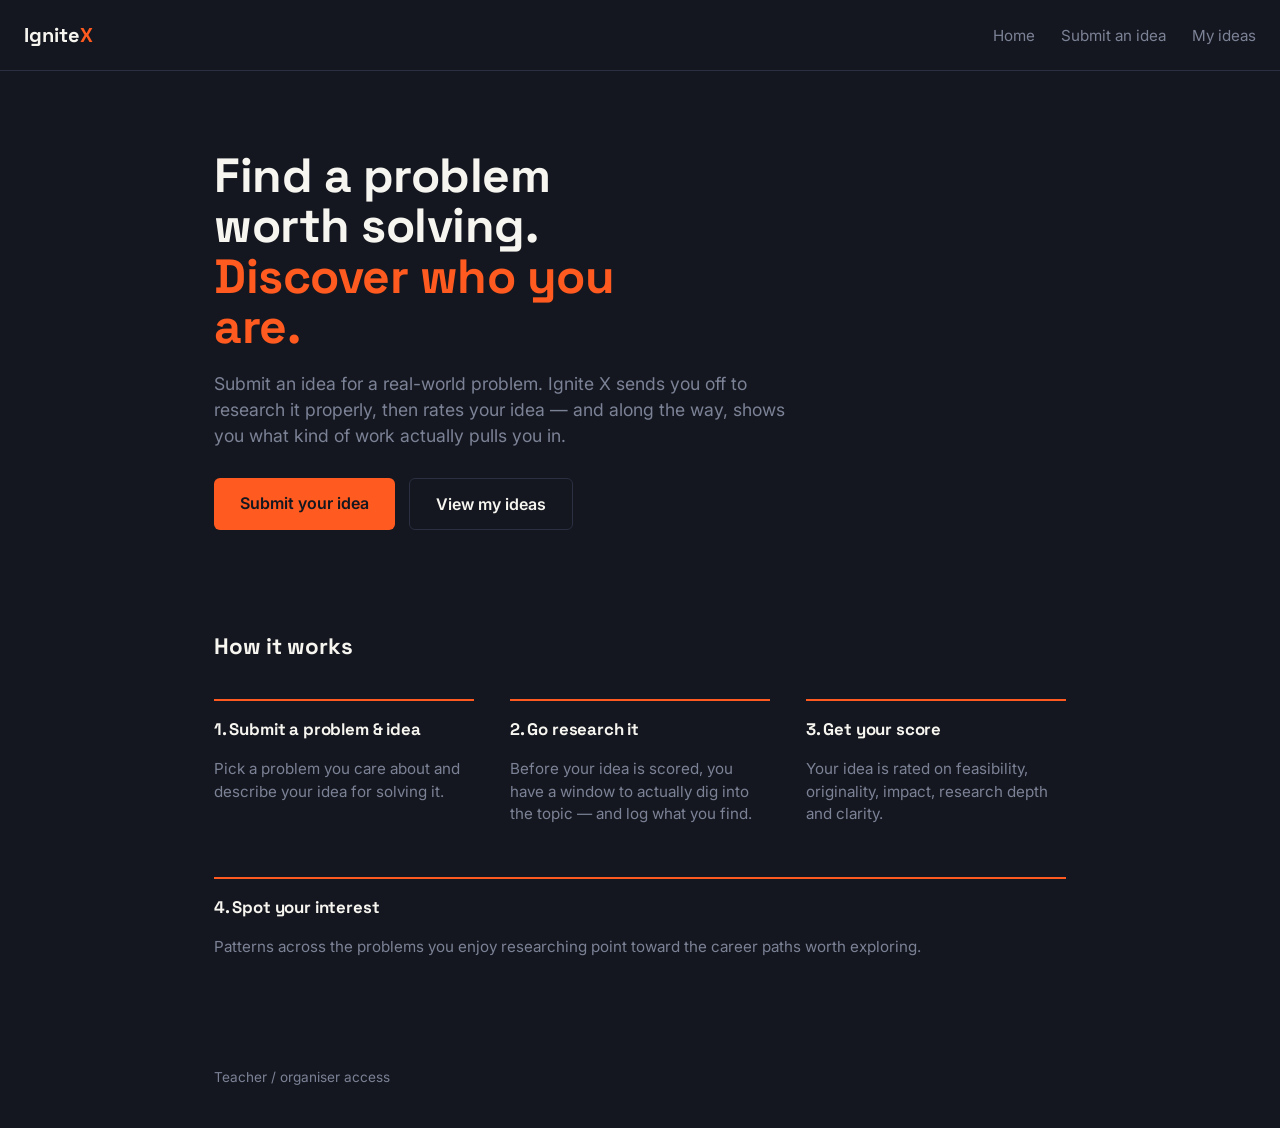
==== index.html @ 6448c73c "Add files via upload" ====
<!DOCTYPE html>
<html lang="en">
<head>
<meta charset="UTF-8">
<meta name="viewport" content="width=device-width, initial-scale=1">
<title>Ignite X</title>
<link rel="preconnect" href="https://fonts.googleapis.com">
<link href="https://fonts.googleapis.com/css2?family=Space+Grotesk:wght@500;700&family=Inter:wght@400;500;600&display=swap" rel="stylesheet">
<link rel="stylesheet" href="style.css">
</head>
<body>

<nav>
  <div class="logo">Ignite<span>X</span></div>
  <div class="links">
    <a href="index.html">Home</a>
    <a href="submit.html">Submit an idea</a>
    <a href="dashboard.html">My ideas</a>
  </div>
</nav>

<section class="hero wrap">
  <h1>Find a problem worth solving. <span class="accent">Discover who you are.</span></h1>
  <p>Submit an idea for a real-world problem. Ignite X sends you off to research it properly, then rates your idea — and along the way, shows you what kind of work actually pulls you in.</p>
  <div style="margin-top:28px;display:flex;gap:14px">
    <a href="submit.html" class="btn">Submit your idea</a>
    <a href="dashboard.html" class="btn ghost">View my ideas</a>
  </div>
</section>

<section class="how wrap">
  <h2 style="font-size:1.4rem">How it works</h2>
  <div class="row">
    <div class="step">
      <h3>1. Submit a problem &amp; idea</h3>
      <p>Pick a problem you care about and describe your idea for solving it.</p>
    </div>
    <div class="step">
      <h3>2. Go research it</h3>
      <p>Before your idea is scored, you have a window to actually dig into the topic — and log what you find.</p>
    </div>
    <div class="step">
      <h3>3. Get your score</h3>
      <p>Your idea is rated on feasibility, originality, impact, research depth and clarity.</p>
    </div>
    <div class="step">
      <h3>4. Spot your interest</h3>
      <p>Patterns across the problems you enjoy researching point toward the career paths worth exploring.</p>
    </div>
  </div>
</section>

<div class="wrap" style="padding-bottom:40px"><a href="admin.html" style="color:var(--slate);font-size:.85rem">Teacher / organiser access</a></div>

</body>
</html>
---- style.css ----
:root{
  --ink:#14171f;
  --ink-2:#1d2130;
  --paper:#f7f5f0;
  --flame:#ff5a1f;
  --spark:#ffc145;
  --slate:#7c8296;
  --line:#2a2f42;
  --good:#3ecf8e;
}
*{box-sizing:border-box}
html,body{margin:0;padding:0}
body{
  background:var(--ink);
  color:var(--paper);
  font-family:'Inter',system-ui,sans-serif;
  line-height:1.5;
}
h1,h2,h3,.display{
  font-family:'Space Grotesk',system-ui,sans-serif;
  font-weight:700;
  letter-spacing:-0.01em;
  margin:0;
}
a{color:var(--spark);text-decoration:none}
.wrap{max-width:900px;margin:0 auto;padding:0 24px}

nav{
  display:flex;align-items:center;justify-content:space-between;
  padding:20px 24px;border-bottom:1px solid var(--line);
}
.logo{font-family:'Space Grotesk',sans-serif;font-weight:700;font-size:1.25rem}
.logo span{color:var(--flame)}
nav .links a{margin-left:22px;color:var(--slate);font-size:.95rem}
nav .links a:hover{color:var(--paper)}

.hero{padding:80px 24px 60px}
.hero h1{font-size:3rem;max-width:14ch;line-height:1.05}
.hero p{color:var(--slate);max-width:52ch;font-size:1.1rem;margin-top:18px}
.hero .accent{color:var(--flame)}

.btn{
  display:inline-block;background:var(--flame);color:var(--ink);
  padding:13px 26px;border-radius:6px;font-weight:600;border:none;
  cursor:pointer;font-size:1rem;font-family:inherit;
}
.btn:hover{background:var(--spark)}
.btn.ghost{background:transparent;border:1px solid var(--line);color:var(--paper)}
.btn.ghost:hover{border-color:var(--flame);color:var(--flame)}

.how{padding:40px 24px 90px}
.how .row{display:flex;gap:36px;margin-top:36px;flex-wrap:wrap}
.how .step{flex:1;min-width:220px;border-top:2px solid var(--flame);padding-top:16px}
.how .step h3{font-size:1.05rem;margin-bottom:8px}
.how .step p{color:var(--slate);font-size:.95rem}

main.page{padding:50px 24px 90px}
.card{
  background:var(--ink-2);border:1px solid var(--line);
  border-radius:10px;padding:28px;margin-top:22px;
}
label{display:block;font-size:.9rem;color:var(--slate);margin:18px 0 6px}
label:first-of-type{margin-top:0}
input,textarea,select{
  width:100%;background:var(--ink);border:1px solid var(--line);
  color:var(--paper);padding:12px 14px;border-radius:6px;
  font-family:inherit;font-size:1rem;
}
textarea{min-height:110px;resize:vertical}
input:focus,textarea:focus,select:focus{outline:2px solid var(--flame);outline-offset:1px}

.idea{border-bottom:1px solid var(--line);padding:20px 0}
.idea:last-child{border-bottom:none}
.idea-top{display:flex;justify-content:space-between;align-items:baseline;gap:12px;flex-wrap:wrap}
.idea-top h3{font-size:1.15rem}
.tag{
  font-size:.78rem;padding:4px 10px;border-radius:20px;border:1px solid var(--line);color:var(--slate);white-space:nowrap
}
.tag.researching{color:var(--spark);border-color:var(--spark)}
.tag.ready{color:var(--good);border-color:var(--good)}
.idea p.problem{color:var(--slate);margin:8px 0}
.countdown{font-size:.9rem;color:var(--slate);margin-top:6px}
.idea-actions{margin-top:12px;display:flex;gap:10px;flex-wrap:wrap}
.idea-actions a,.idea-actions button{font-size:.9rem}

.note{background:var(--ink);border:1px solid var(--line);border-radius:6px;padding:10px 12px;margin-top:10px;font-size:.92rem}
.note time{display:block;color:var(--slate);font-size:.78rem;margin-top:4px}

.score-grid{display:grid;grid-template-columns:1fr 1fr;gap:18px;margin-top:20px}
.score-item{background:var(--ink);border:1px solid var(--line);border-radius:8px;padding:16px}
.score-item .num{font-family:'Space Grotesk',sans-serif;font-size:2rem;color:var(--flame)}
.score-item .label{color:var(--slate);font-size:.85rem}
.overall{text-align:center;padding:24px 0}
.overall .num{font-family:'Space Grotesk',sans-serif;font-size:4rem;color:var(--spark)}

.empty{color:var(--slate);text-align:center;padding:50px 0}
.loading{color:var(--slate);text-align:center;padding:50px 0;font-size:.9rem}
.rank{
  display:flex;align-items:center;justify-content:space-between;gap:12px;
  border-bottom:1px solid var(--line);padding:16px 0;flex-wrap:wrap
}
.rank .pos{font-family:'Space Grotesk',sans-serif;color:var(--flame);font-size:1.3rem;width:34px}
.rank .who{color:var(--slate);font-size:.85rem}
.rank .sc{font-family:'Space Grotesk',sans-serif;font-size:1.4rem;color:var(--spark)}
.gate{max-width:340px;margin:80px auto;text-align:center}
.demo-note{margin-top:40px;font-size:.82rem;color:var(--slate);border-top:1px dashed var(--line);padding-top:16px}

@media(max-width:600px){
  .hero h1{font-size:2.1rem}
  .score-grid{grid-template-columns:1fr}
}
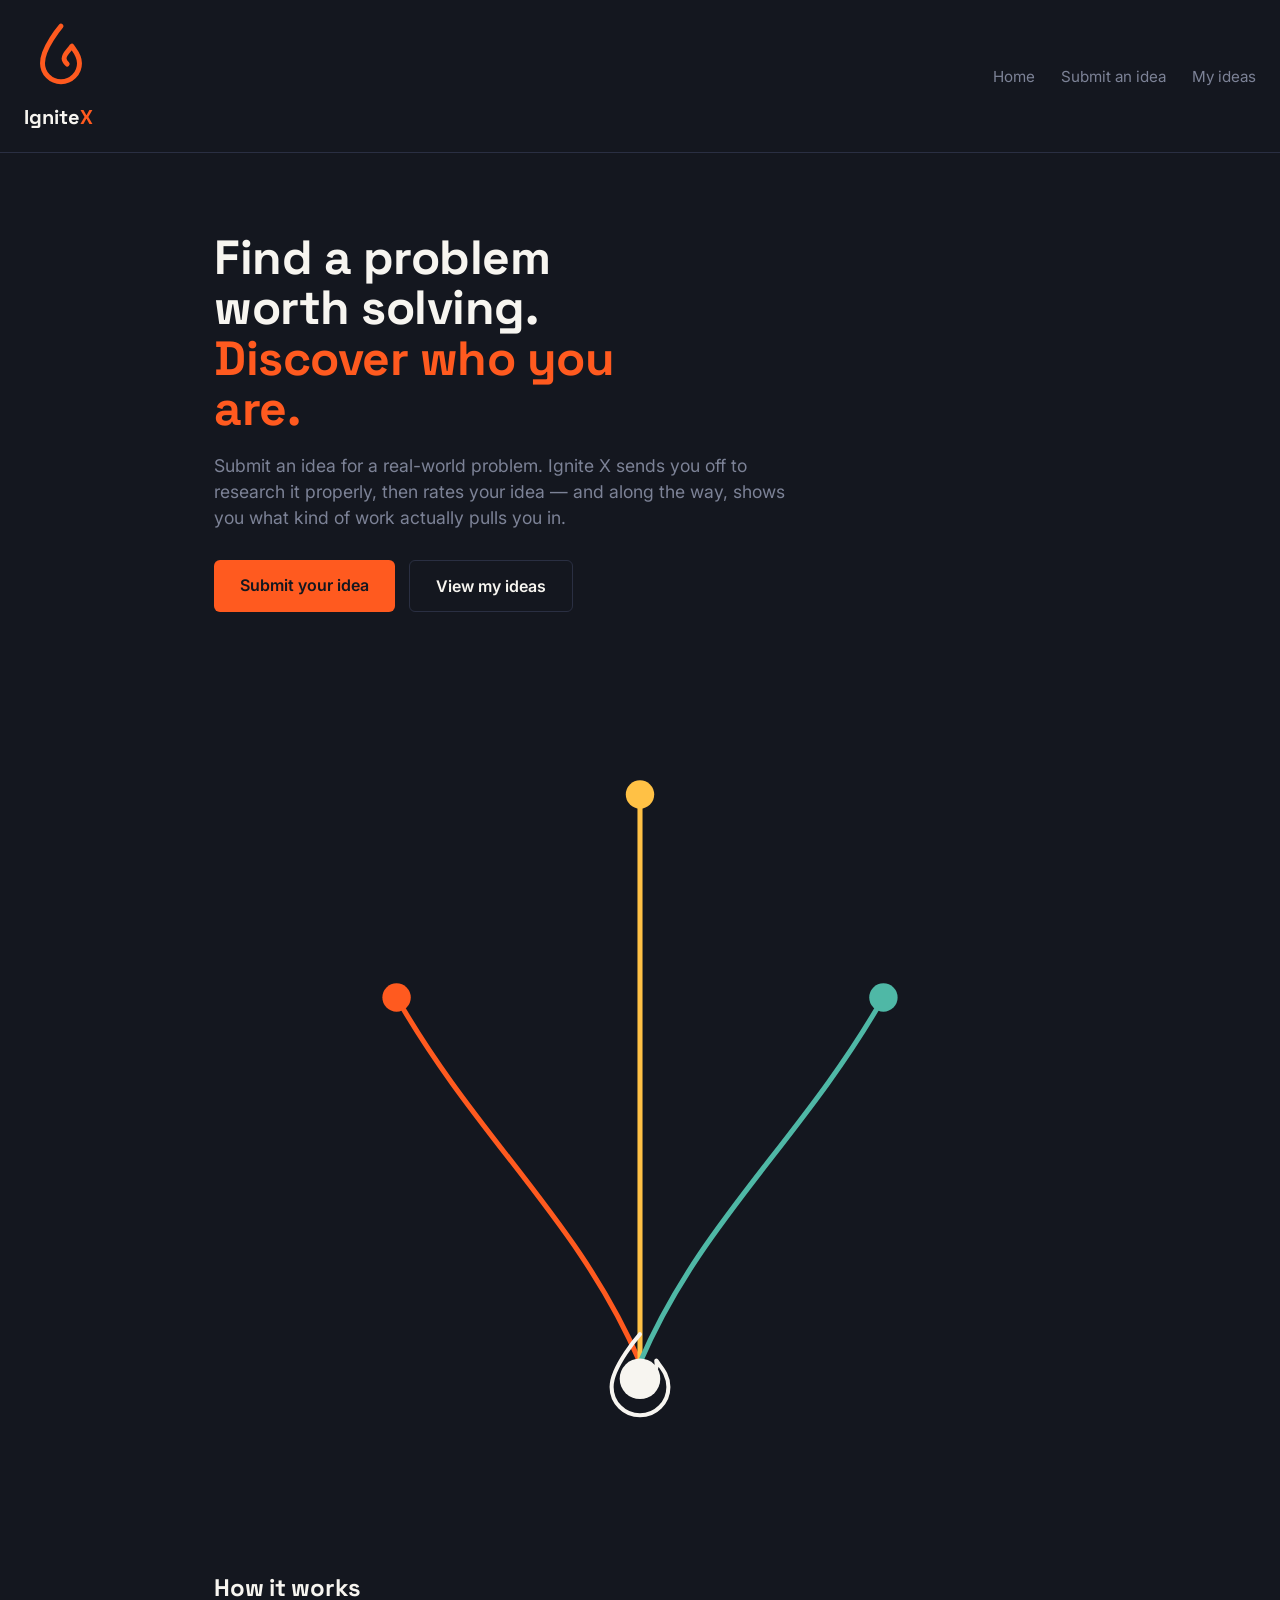
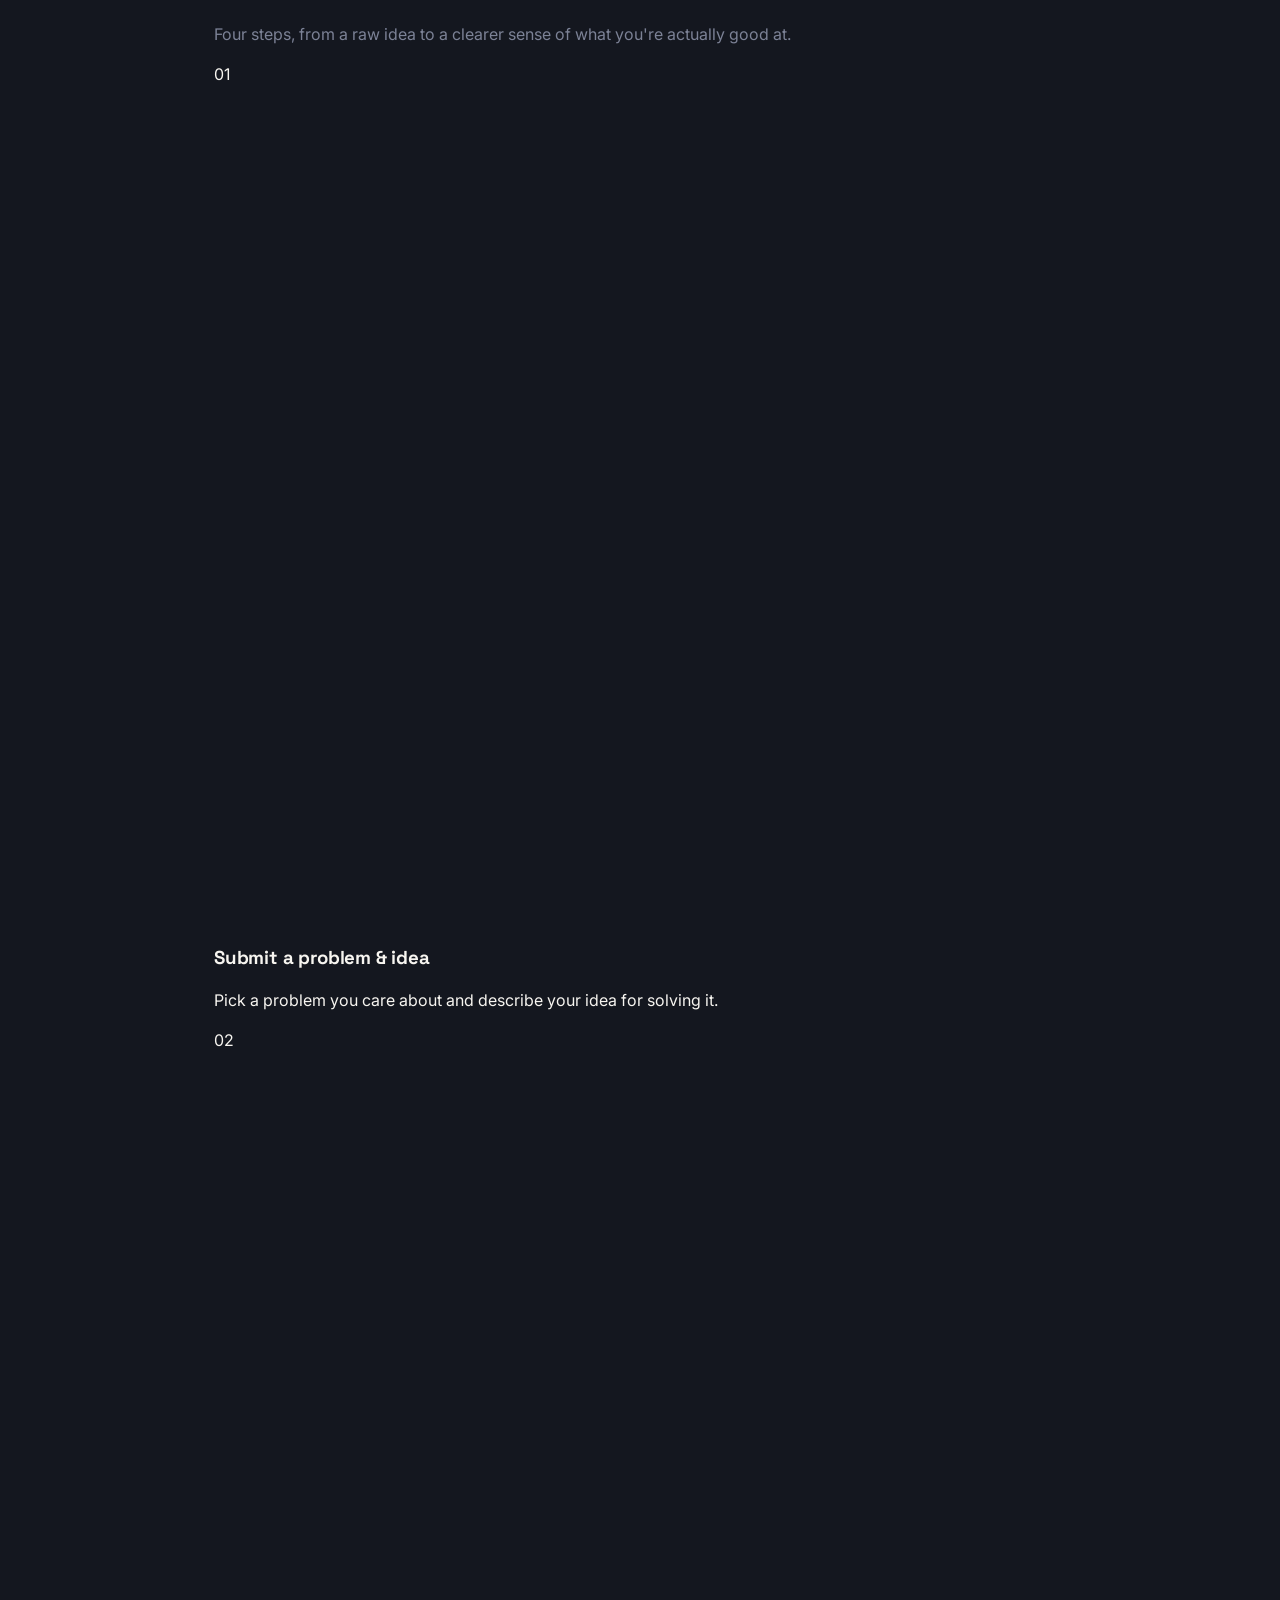
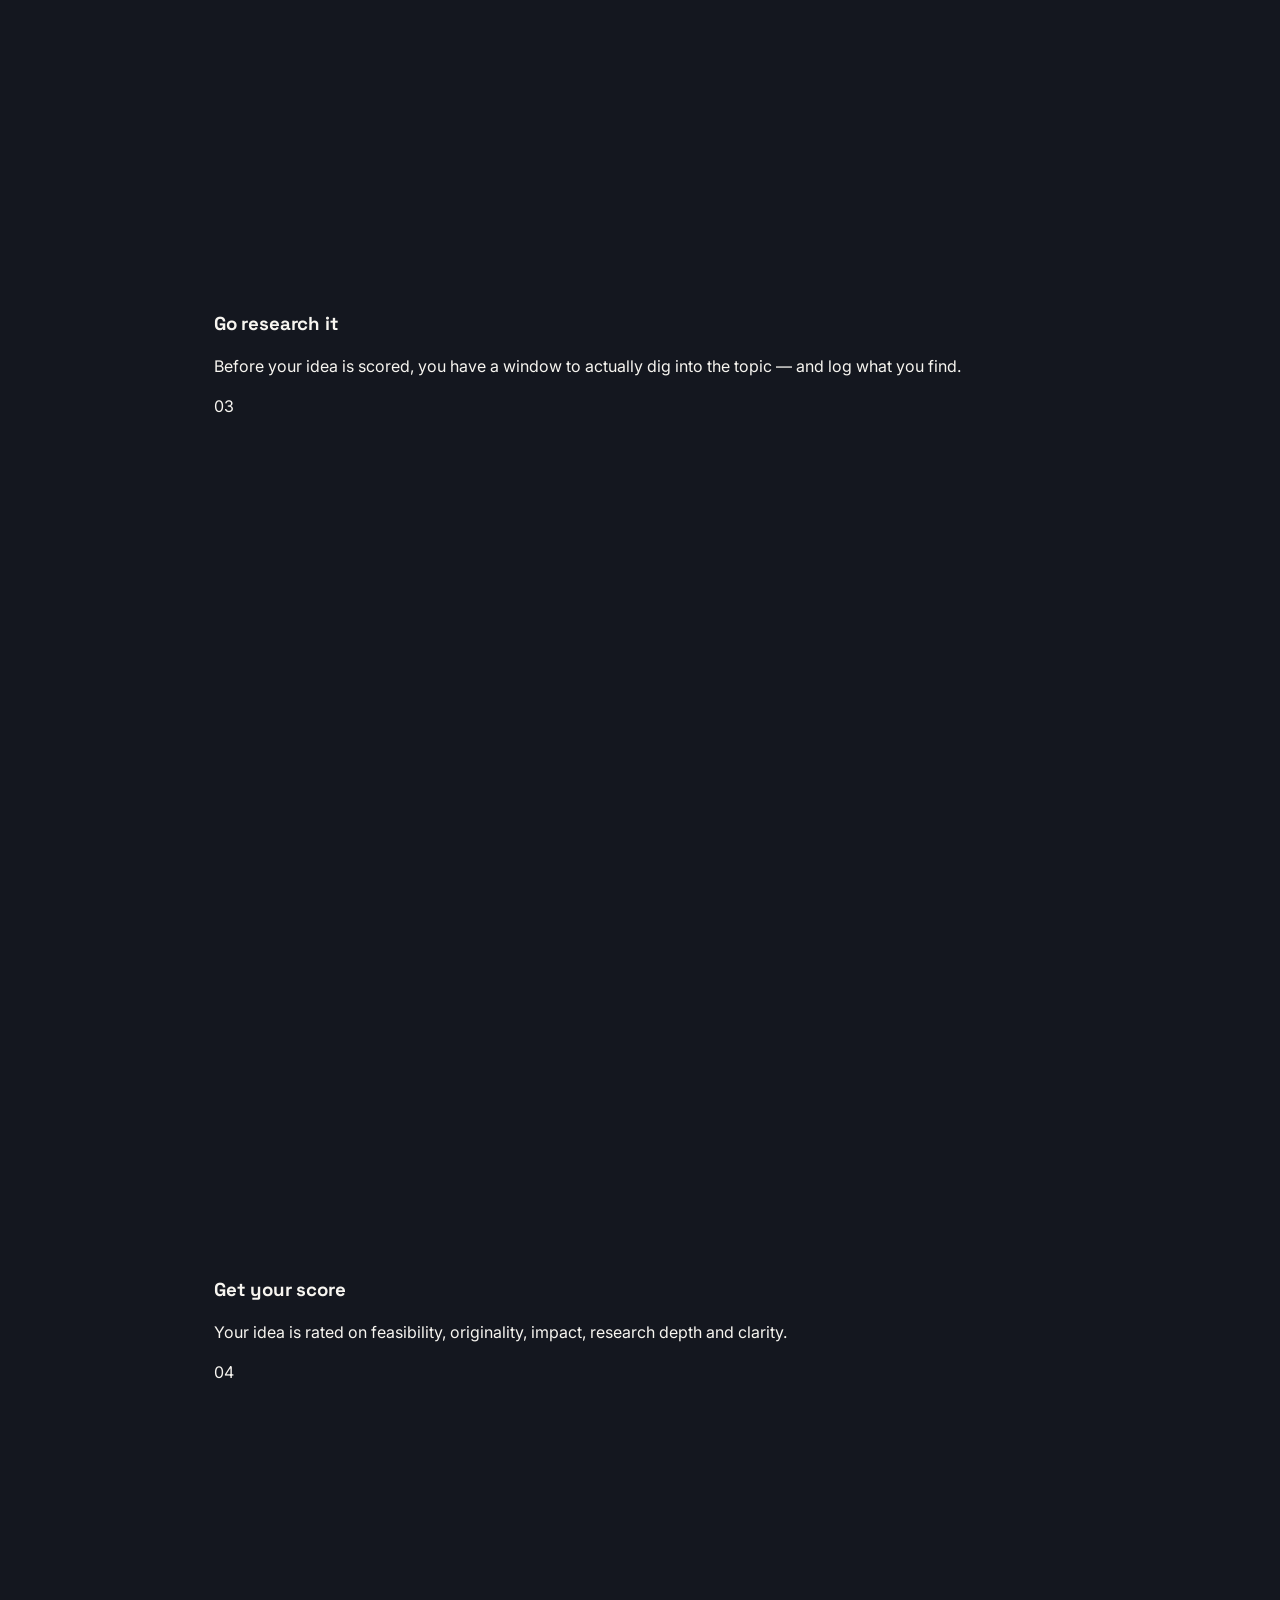
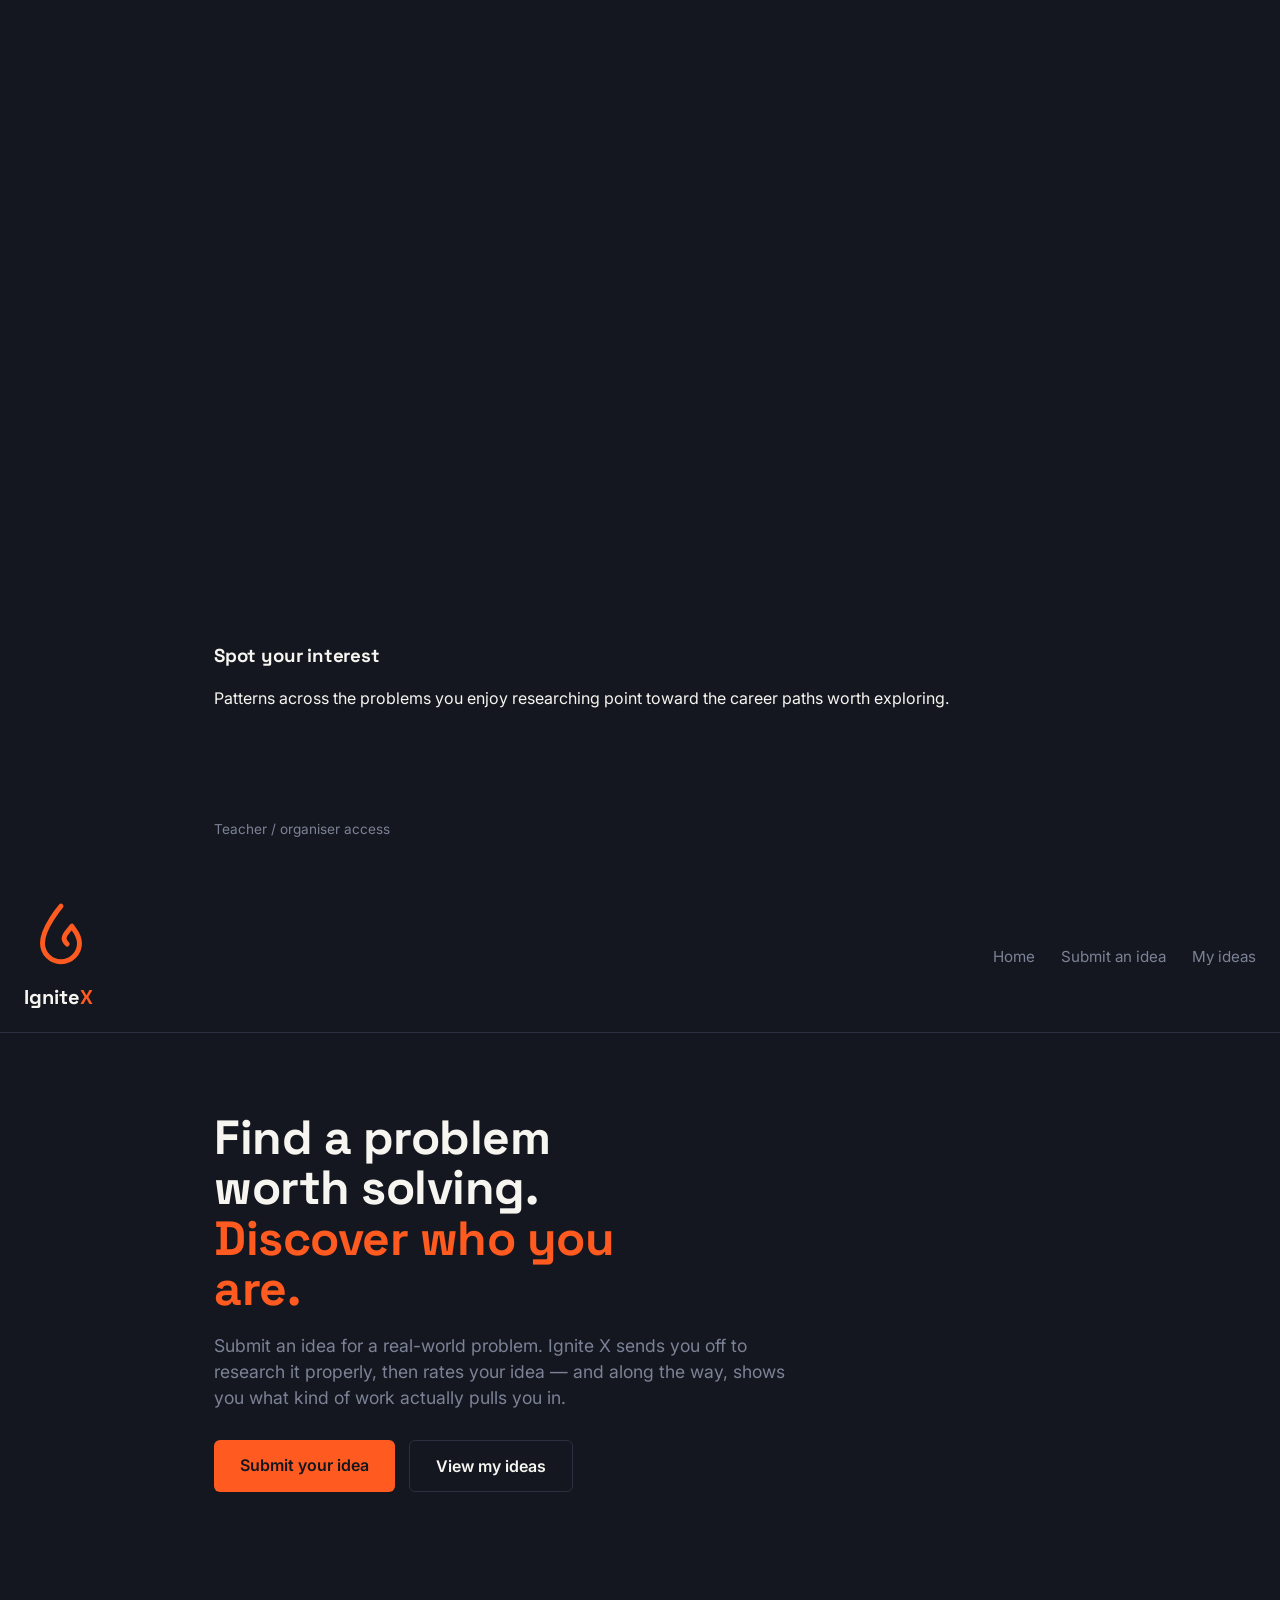
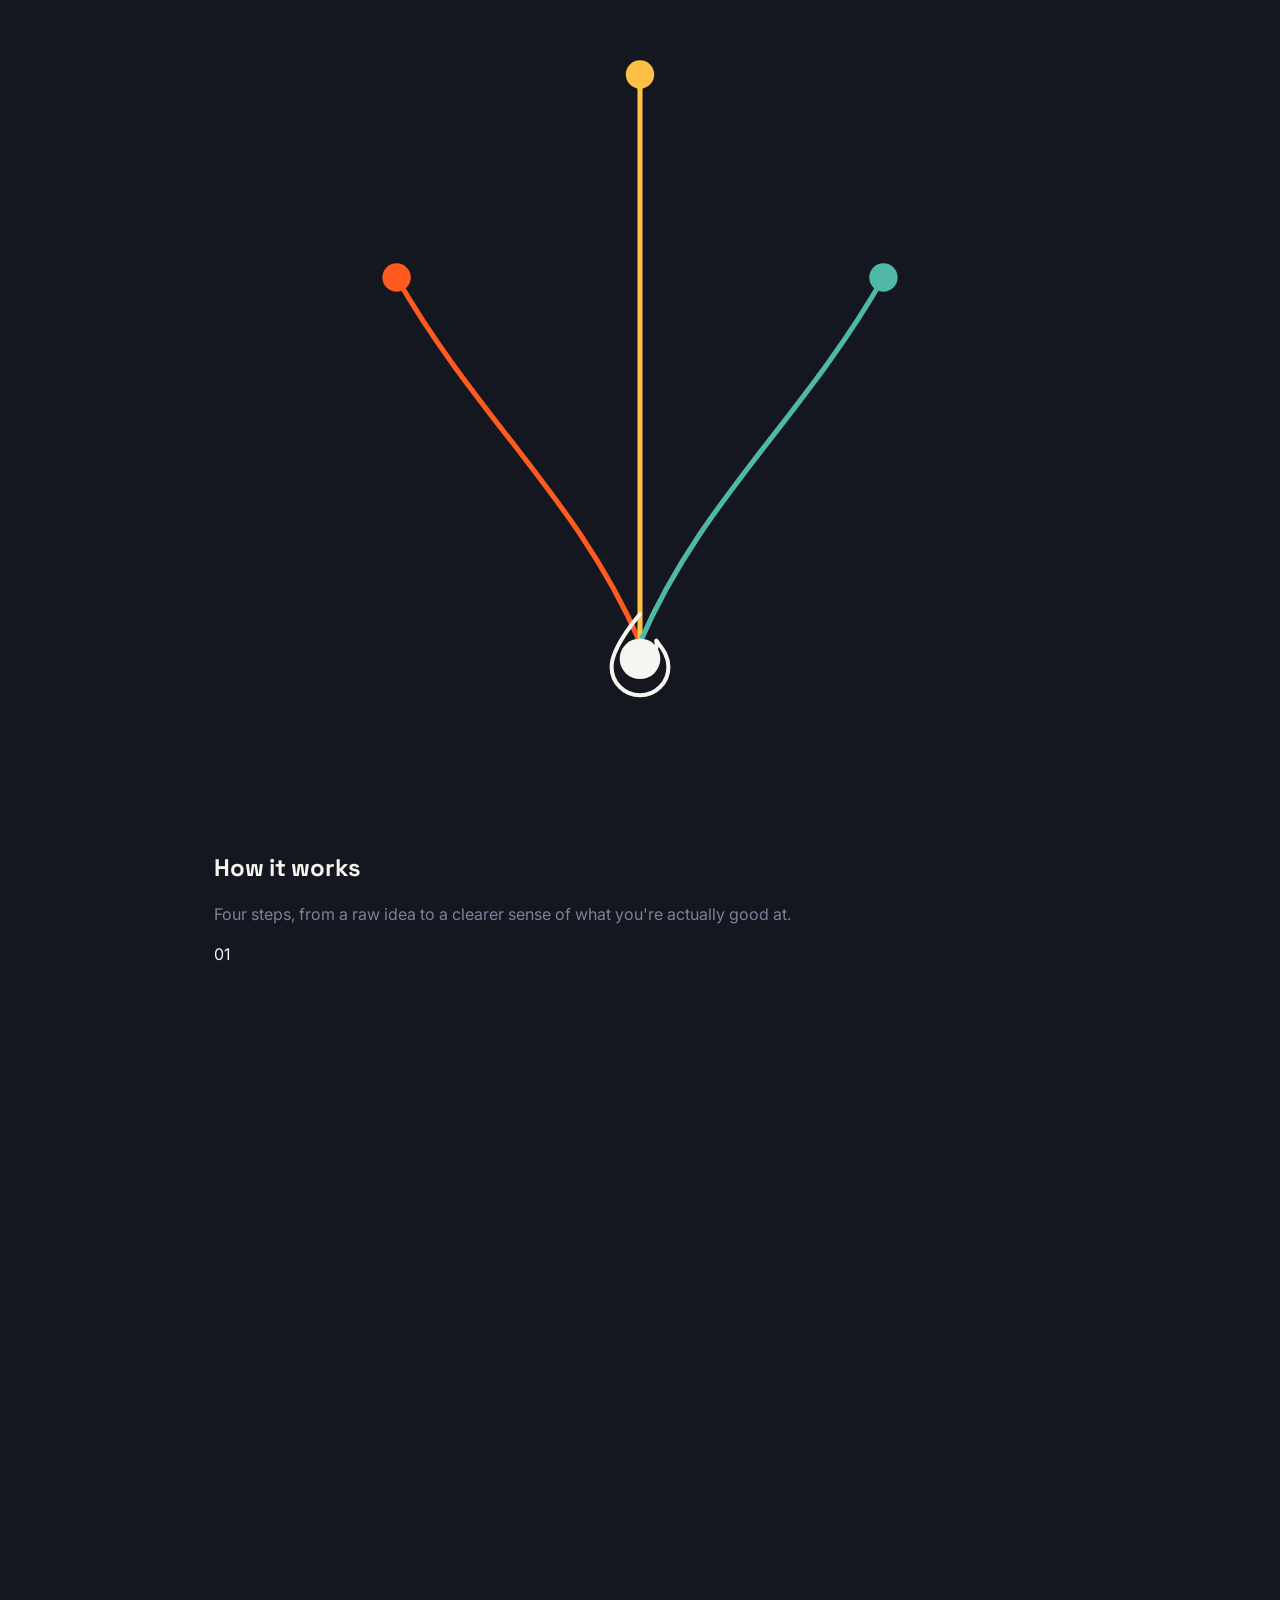
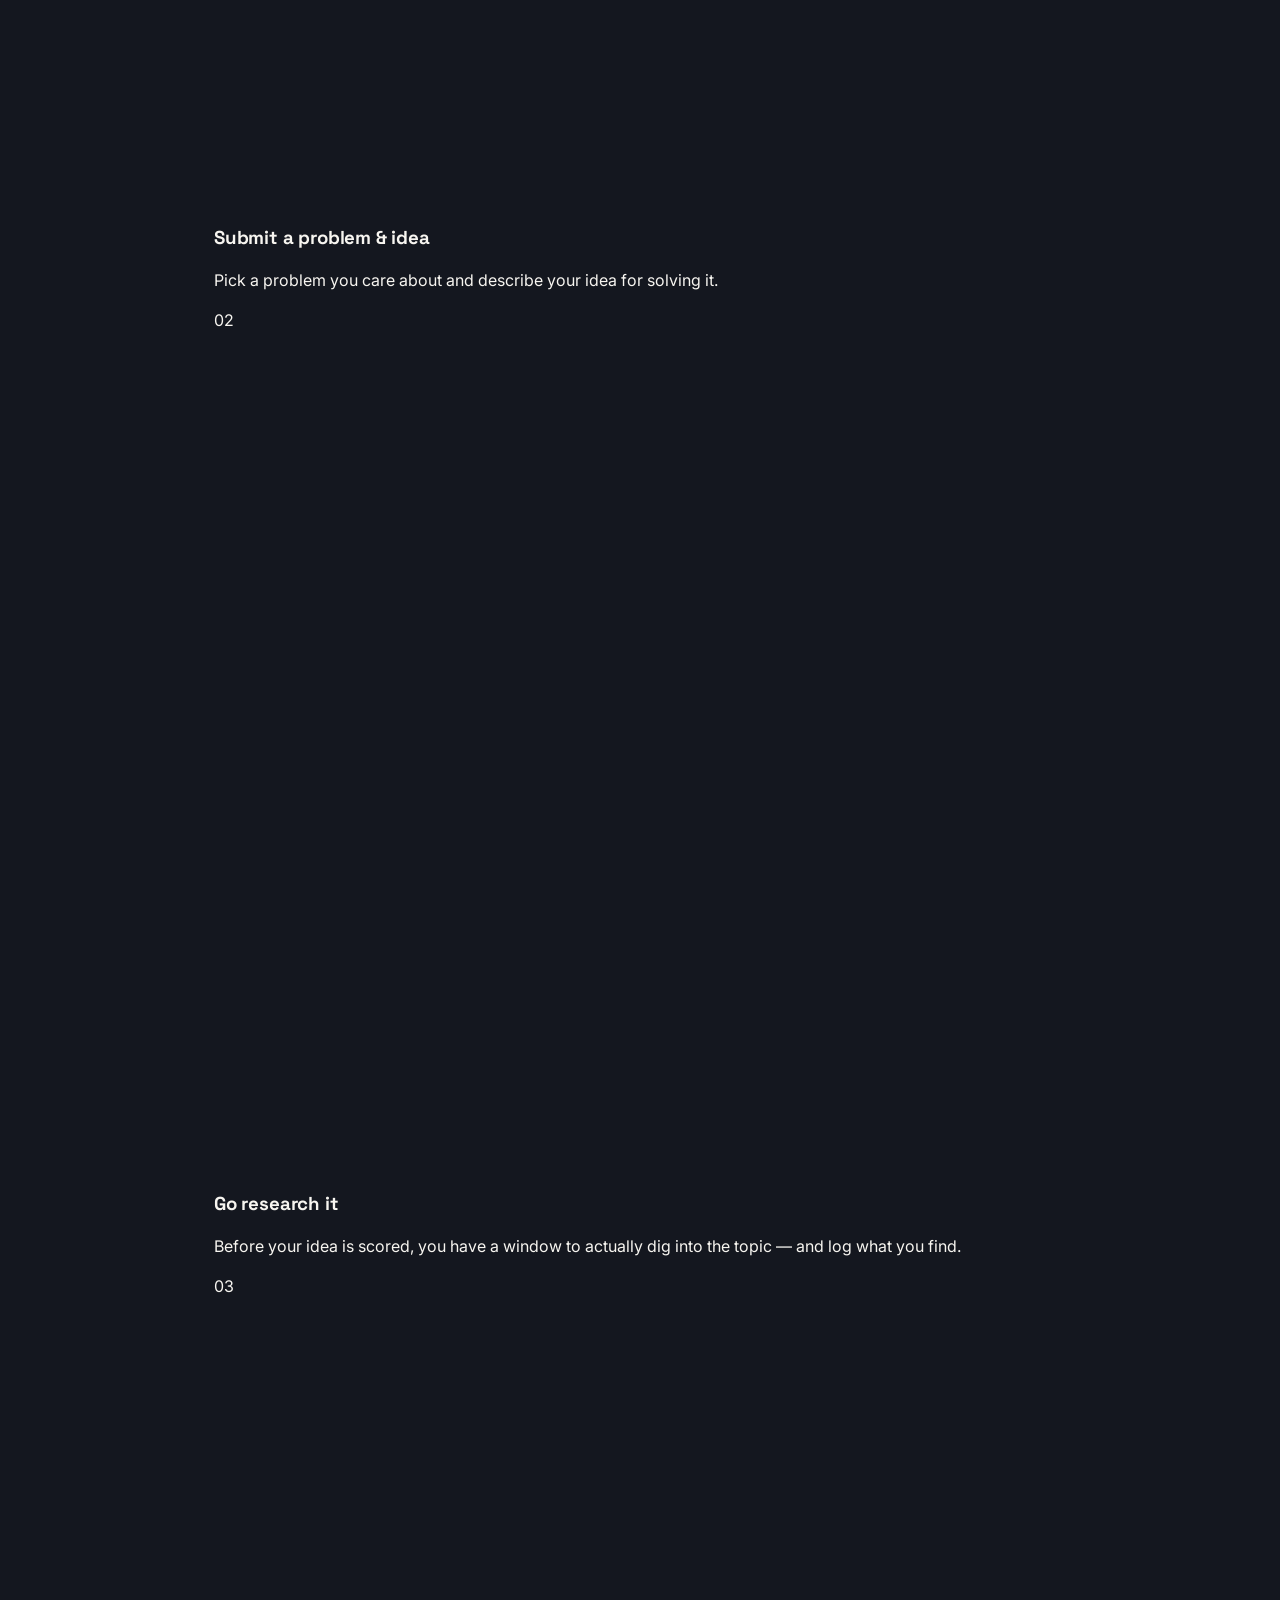
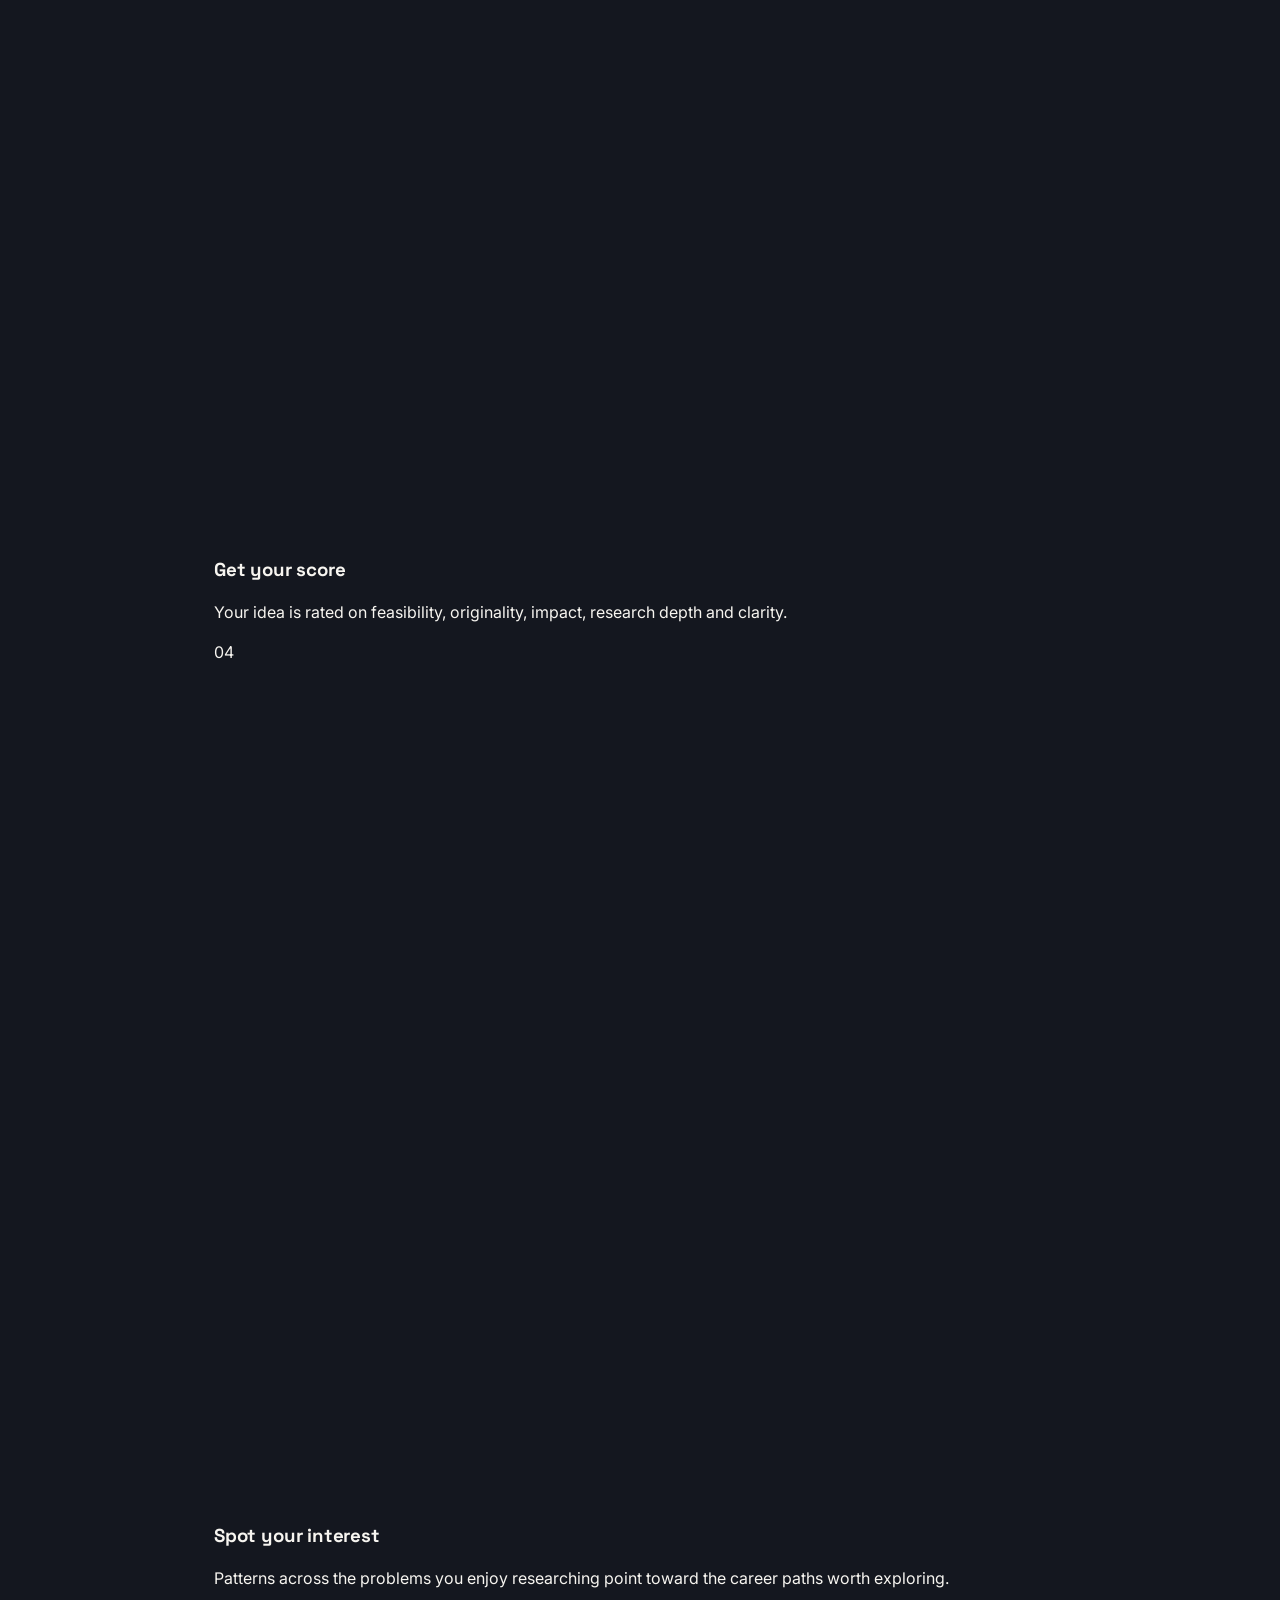
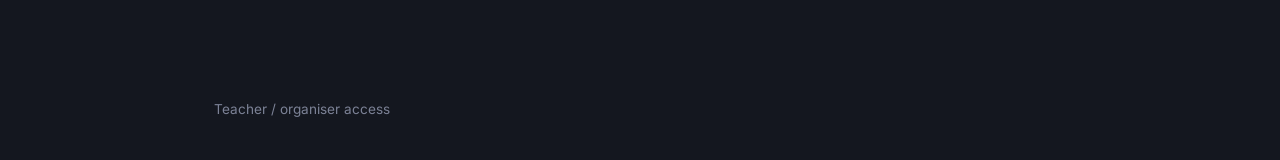
==== commit f65c7768: "Update index.html" ====
--- a/index.html
+++ b/index.html
@@ -11,7 +11,12 @@
 <body>
 
 <nav>
-  <div class="logo">Ignite<span>X</span></div>
+  <div class="logo">
+    <svg class="mark" viewBox="0 0 24 24" fill="none" xmlns="http://www.w3.org/2000/svg">
+      <path d="M12 2C12 2 6 9 6 14a6 6 0 0012 0c0-2.5-1.5-4-2.5-5.5C14.5 10 13 11 13 12.5c0 .8.5 1.3 1 1.8" stroke="#ff5a1f" stroke-width="1.6" stroke-linecap="round" stroke-linejoin="round"/>
+    </svg>
+    Ignite<span>X</span>
+  </div>
   <div class="links">
     <a href="index.html">Home</a>
     <a href="submit.html">Submit an idea</a>
@@ -20,32 +25,154 @@
 </nav>
 
 <section class="hero wrap">
-  <h1>Find a problem worth solving. <span class="accent">Discover who you are.</span></h1>
-  <p>Submit an idea for a real-world problem. Ignite X sends you off to research it properly, then rates your idea — and along the way, shows you what kind of work actually pulls you in.</p>
-  <div style="margin-top:28px;display:flex;gap:14px">
-    <a href="submit.html" class="btn">Submit your idea</a>
-    <a href="dashboard.html" class="btn ghost">View my ideas</a>
+  <div class="hero-grid">
+    <div>
+      <h1>Find a problem worth solving. <span class="accent">Discover who you are.</span></h1>
+      <p>Submit an idea for a real-world problem. Ignite X sends you off to research it properly, then rates your idea — and along the way, shows you what kind of work actually pulls you in.</p>
+      <div style="margin-top:28px;display:flex;gap:14px">
+        <a href="submit.html" class="btn">Submit your idea</a>
+        <a href="dashboard.html" class="btn ghost">View my ideas</a>
+      </div>
+    </div>
+    <svg class="hero-art" viewBox="0 0 420 420" fill="none" xmlns="http://www.w3.org/2000/svg">
+      <path class="draw" d="M210 370 C 180 300 130 260 90 190" stroke="#ff5a1f" stroke-width="2.5" stroke-linecap="round"/>
+      <path class="draw d2" d="M210 370 C 210 280 210 200 210 90" stroke="#ffc145" stroke-width="2.5" stroke-linecap="round"/>
+      <path class="draw d3" d="M210 370 C 240 300 290 260 330 190" stroke="#4fb8a6" stroke-width="2.5" stroke-linecap="round"/>
+      <circle class="dot d1" cx="90" cy="190" r="7" fill="#ff5a1f"/>
+      <circle class="dot d2" cx="210" cy="90" r="7" fill="#ffc145"/>
+      <circle class="dot d3" cx="330" cy="190" r="7" fill="#4fb8a6"/>
+      <circle cx="210" cy="378" r="10" fill="#f7f5f0"/>
+      <path d="M210 356c0 0-14 16-14 26a14 14 0 0028 0c0-6-3.5-9.5-6-13 1 5-2 8-4 9" stroke="#f7f5f0" stroke-width="2" stroke-linecap="round" stroke-linejoin="round"/>
+    </svg>
   </div>
 </section>
 
 <section class="how wrap">
-  <h2 style="font-size:1.4rem">How it works</h2>
-  <div class="row">
-    <div class="step">
-      <h3>1. Submit a problem &amp; idea</h3>
-      <p>Pick a problem you care about and describe your idea for solving it.</p>
+  <h2>How it works</h2>
+  <p style="color:var(--slate)">Four steps, from a raw idea to a clearer sense of what you're actually good at.</p>
+  <div class="how-list">
+    <div class="how-item">
+      <div class="idx">01</div>
+      <svg class="icon" viewBox="0 0 24 24" fill="none"><path d="M12 3v4M12 17v4M3 12h4M17 12h4M6 6l2.5 2.5M15.5 15.5L18 18M18 6l-2.5 2.5M8.5 15.5L6 18" stroke-width="1.6" stroke-linecap="round"/><circle cx="12" cy="12" r="3" stroke-width="1.6"/></svg>
+      <div>
+        <h3>Submit a problem &amp; idea</h3>
+        <p>Pick a problem you care about and describe your idea for solving it.</p>
+      </div>
     </div>
-    <div class="step">
-      <h3>2. Go research it</h3>
-      <p>Before your idea is scored, you have a window to actually dig into the topic — and log what you find.</p>
+    <div class="how-item">
+      <div class="idx">02</div>
+      <svg class="icon" viewBox="0 0 24 24" fill="none"><circle cx="10" cy="10" r="6" stroke-width="1.6"/><path d="M15 15l5 5" stroke-width="1.6" stroke-linecap="round"/></svg>
+      <div>
+        <h3>Go research it</h3>
+        <p>Before your idea is scored, you have a window to actually dig into the topic — and log what you find.</p>
+      </div>
     </div>
-    <div class="step">
-      <h3>3. Get your score</h3>
-      <p>Your idea is rated on feasibility, originality, impact, research depth and clarity.</p>
+    <div class="how-item">
+      <div class="idx">03</div>
+      <svg class="icon" viewBox="0 0 24 24" fill="none"><path d="M4 20l6-14 4 9 3-5 3 10" stroke-width="1.6" stroke-linecap="round" stroke-linejoin="round"/></svg>
+      <div>
+        <h3>Get your score</h3>
+        <p>Your idea is rated on feasibility, originality, impact, research depth and clarity.</p>
+      </div>
     </div>
-    <div class="step">
-      <h3>4. Spot your interest</h3>
-      <p>Patterns across the problems you enjoy researching point toward the career paths worth exploring.</p>
+    <div class="how-item">
+      <div class="idx">04</div>
+      <svg class="icon" viewBox="0 0 24 24" fill="none"><circle cx="12" cy="12" r="9" stroke-width="1.6"/><path d="M15 9l-2 6-6 2 2-6 6-2z" stroke-width="1.6" stroke-linejoin="round"/></svg>
+      <div>
+        <h3>Spot your interest</h3>
+        <p>Patterns across the problems you enjoy researching point toward the career paths worth exploring.</p>
+      </div>
+    </div>
+  </div>
+</section>
+
+<div class="wrap" style="padding-bottom:40px"><a href="admin.html" style="color:var(--slate);font-size:.85rem">Teacher / organiser access</a></div>
+
+</body>
+</html><!DOCTYPE html>
+<html lang="en">
+<head>
+<meta charset="UTF-8">
+<meta name="viewport" content="width=device-width, initial-scale=1">
+<title>Ignite X</title>
+<link rel="preconnect" href="https://fonts.googleapis.com">
+<link href="https://fonts.googleapis.com/css2?family=Space+Grotesk:wght@500;700&family=Inter:wght@400;500;600&display=swap" rel="stylesheet">
+<link rel="stylesheet" href="style.css">
+</head>
+<body>
+
+<nav>
+  <div class="logo">
+    <svg class="mark" viewBox="0 0 24 24" fill="none" xmlns="http://www.w3.org/2000/svg">
+      <path d="M12 2C12 2 6 9 6 14a6 6 0 0012 0c0-2.5-1.5-4-2.5-5.5C14.5 10 13 11 13 12.5c0 .8.5 1.3 1 1.8" stroke="#ff5a1f" stroke-width="1.6" stroke-linecap="round" stroke-linejoin="round"/>
+    </svg>
+    Ignite<span>X</span>
+  </div>
+  <div class="links">
+    <a href="index.html">Home</a>
+    <a href="submit.html">Submit an idea</a>
+    <a href="dashboard.html">My ideas</a>
+  </div>
+</nav>
+
+<section class="hero wrap">
+  <div class="hero-grid">
+    <div>
+      <h1>Find a problem worth solving. <span class="accent">Discover who you are.</span></h1>
+      <p>Submit an idea for a real-world problem. Ignite X sends you off to research it properly, then rates your idea — and along the way, shows you what kind of work actually pulls you in.</p>
+      <div style="margin-top:28px;display:flex;gap:14px">
+        <a href="submit.html" class="btn">Submit your idea</a>
+        <a href="dashboard.html" class="btn ghost">View my ideas</a>
+      </div>
+    </div>
+    <svg class="hero-art" viewBox="0 0 420 420" fill="none" xmlns="http://www.w3.org/2000/svg">
+      <path class="draw" d="M210 370 C 180 300 130 260 90 190" stroke="#ff5a1f" stroke-width="2.5" stroke-linecap="round"/>
+      <path class="draw d2" d="M210 370 C 210 280 210 200 210 90" stroke="#ffc145" stroke-width="2.5" stroke-linecap="round"/>
+      <path class="draw d3" d="M210 370 C 240 300 290 260 330 190" stroke="#4fb8a6" stroke-width="2.5" stroke-linecap="round"/>
+      <circle class="dot d1" cx="90" cy="190" r="7" fill="#ff5a1f"/>
+      <circle class="dot d2" cx="210" cy="90" r="7" fill="#ffc145"/>
+      <circle class="dot d3" cx="330" cy="190" r="7" fill="#4fb8a6"/>
+      <circle cx="210" cy="378" r="10" fill="#f7f5f0"/>
+      <path d="M210 356c0 0-14 16-14 26a14 14 0 0028 0c0-6-3.5-9.5-6-13 1 5-2 8-4 9" stroke="#f7f5f0" stroke-width="2" stroke-linecap="round" stroke-linejoin="round"/>
+    </svg>
+  </div>
+</section>
+
+<section class="how wrap">
+  <h2>How it works</h2>
+  <p style="color:var(--slate)">Four steps, from a raw idea to a clearer sense of what you're actually good at.</p>
+  <div class="how-list">
+    <div class="how-item">
+      <div class="idx">01</div>
+      <svg class="icon" viewBox="0 0 24 24" fill="none"><path d="M12 3v4M12 17v4M3 12h4M17 12h4M6 6l2.5 2.5M15.5 15.5L18 18M18 6l-2.5 2.5M8.5 15.5L6 18" stroke-width="1.6" stroke-linecap="round"/><circle cx="12" cy="12" r="3" stroke-width="1.6"/></svg>
+      <div>
+        <h3>Submit a problem &amp; idea</h3>
+        <p>Pick a problem you care about and describe your idea for solving it.</p>
+      </div>
+    </div>
+    <div class="how-item">
+      <div class="idx">02</div>
+      <svg class="icon" viewBox="0 0 24 24" fill="none"><circle cx="10" cy="10" r="6" stroke-width="1.6"/><path d="M15 15l5 5" stroke-width="1.6" stroke-linecap="round"/></svg>
+      <div>
+        <h3>Go research it</h3>
+        <p>Before your idea is scored, you have a window to actually dig into the topic — and log what you find.</p>
+      </div>
+    </div>
+    <div class="how-item">
+      <div class="idx">03</div>
+      <svg class="icon" viewBox="0 0 24 24" fill="none"><path d="M4 20l6-14 4 9 3-5 3 10" stroke-width="1.6" stroke-linecap="round" stroke-linejoin="round"/></svg>
+      <div>
+        <h3>Get your score</h3>
+        <p>Your idea is rated on feasibility, originality, impact, research depth and clarity.</p>
+      </div>
+    </div>
+    <div class="how-item">
+      <div class="idx">04</div>
+      <svg class="icon" viewBox="0 0 24 24" fill="none"><circle cx="12" cy="12" r="9" stroke-width="1.6"/><path d="M15 9l-2 6-6 2 2-6 6-2z" stroke-width="1.6" stroke-linejoin="round"/></svg>
+      <div>
+        <h3>Spot your interest</h3>
+        <p>Patterns across the problems you enjoy researching point toward the career paths worth exploring.</p>
+      </div>
     </div>
   </div>
 </section>
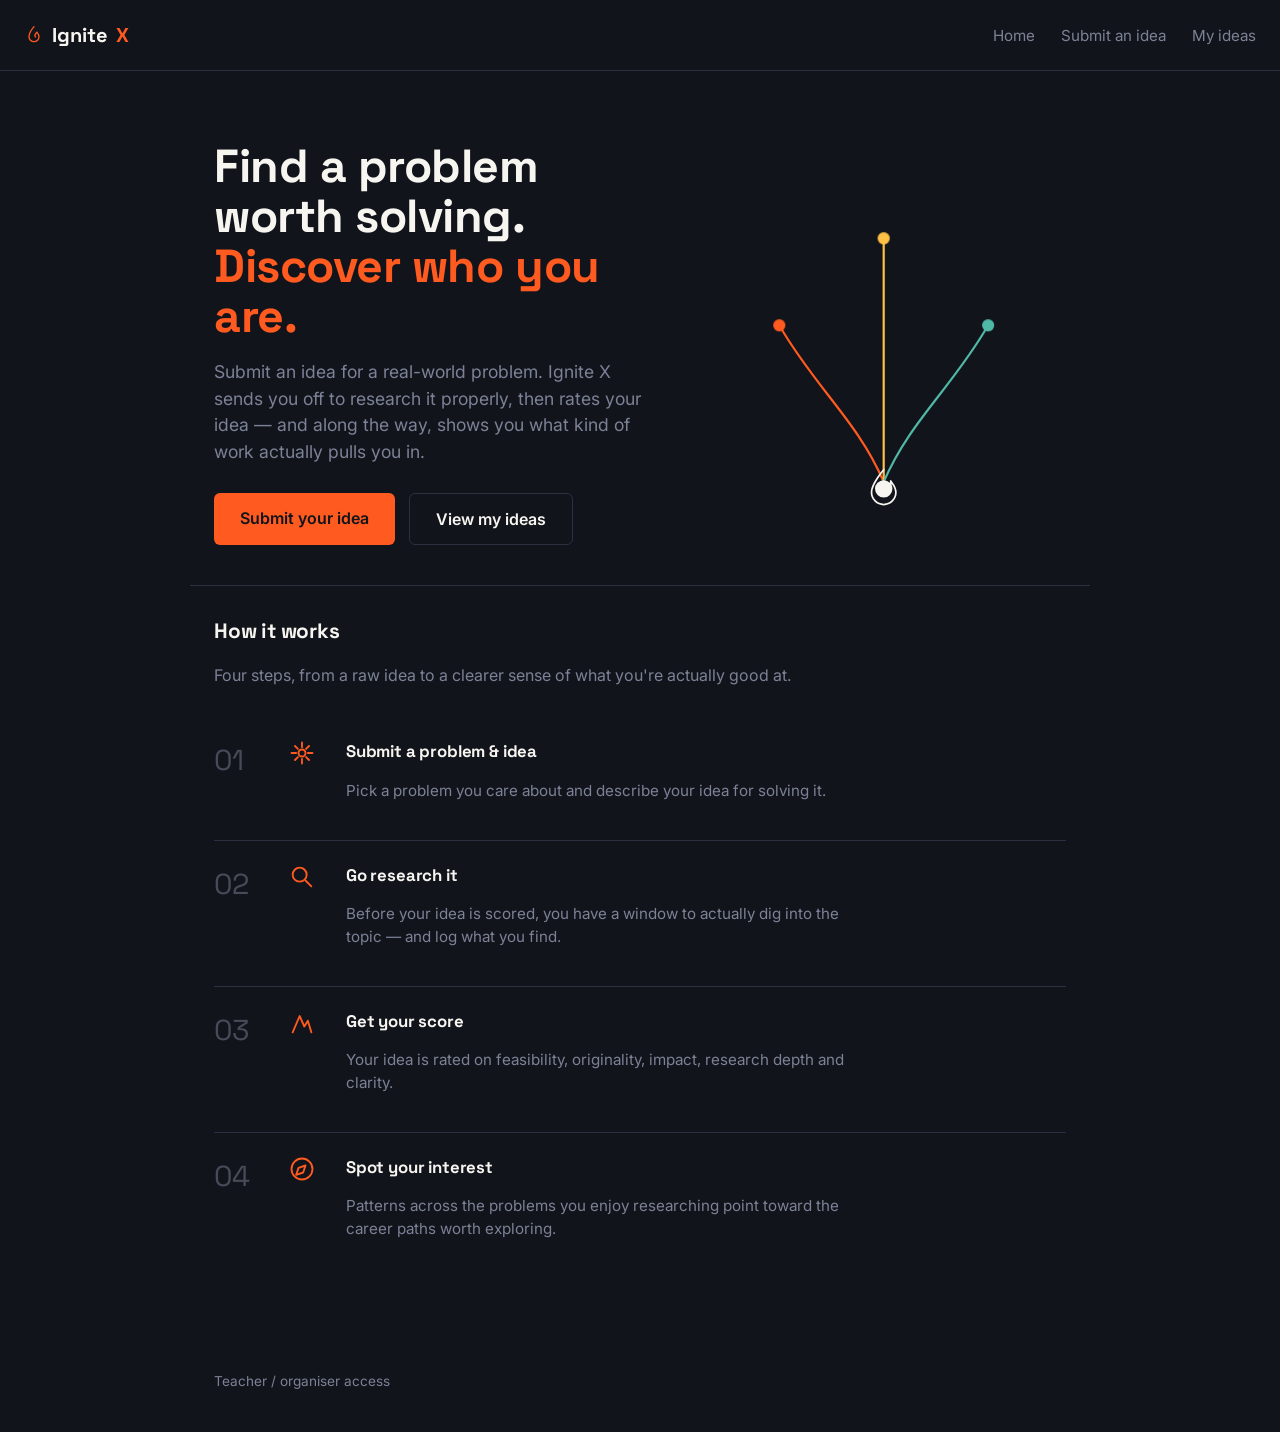
==== commit dc521d0d: "Update index.html" ====
--- a/index.html
+++ b/index.html
@@ -89,95 +89,4 @@
 <div class="wrap" style="padding-bottom:40px"><a href="admin.html" style="color:var(--slate);font-size:.85rem">Teacher / organiser access</a></div>
 
 </body>
-</html><!DOCTYPE html>
-<html lang="en">
-<head>
-<meta charset="UTF-8">
-<meta name="viewport" content="width=device-width, initial-scale=1">
-<title>Ignite X</title>
-<link rel="preconnect" href="https://fonts.googleapis.com">
-<link href="https://fonts.googleapis.com/css2?family=Space+Grotesk:wght@500;700&family=Inter:wght@400;500;600&display=swap" rel="stylesheet">
-<link rel="stylesheet" href="style.css">
-</head>
-<body>
-
-<nav>
-  <div class="logo">
-    <svg class="mark" viewBox="0 0 24 24" fill="none" xmlns="http://www.w3.org/2000/svg">
-      <path d="M12 2C12 2 6 9 6 14a6 6 0 0012 0c0-2.5-1.5-4-2.5-5.5C14.5 10 13 11 13 12.5c0 .8.5 1.3 1 1.8" stroke="#ff5a1f" stroke-width="1.6" stroke-linecap="round" stroke-linejoin="round"/>
-    </svg>
-    Ignite<span>X</span>
-  </div>
-  <div class="links">
-    <a href="index.html">Home</a>
-    <a href="submit.html">Submit an idea</a>
-    <a href="dashboard.html">My ideas</a>
-  </div>
-</nav>
-
-<section class="hero wrap">
-  <div class="hero-grid">
-    <div>
-      <h1>Find a problem worth solving. <span class="accent">Discover who you are.</span></h1>
-      <p>Submit an idea for a real-world problem. Ignite X sends you off to research it properly, then rates your idea — and along the way, shows you what kind of work actually pulls you in.</p>
-      <div style="margin-top:28px;display:flex;gap:14px">
-        <a href="submit.html" class="btn">Submit your idea</a>
-        <a href="dashboard.html" class="btn ghost">View my ideas</a>
-      </div>
-    </div>
-    <svg class="hero-art" viewBox="0 0 420 420" fill="none" xmlns="http://www.w3.org/2000/svg">
-      <path class="draw" d="M210 370 C 180 300 130 260 90 190" stroke="#ff5a1f" stroke-width="2.5" stroke-linecap="round"/>
-      <path class="draw d2" d="M210 370 C 210 280 210 200 210 90" stroke="#ffc145" stroke-width="2.5" stroke-linecap="round"/>
-      <path class="draw d3" d="M210 370 C 240 300 290 260 330 190" stroke="#4fb8a6" stroke-width="2.5" stroke-linecap="round"/>
-      <circle class="dot d1" cx="90" cy="190" r="7" fill="#ff5a1f"/>
-      <circle class="dot d2" cx="210" cy="90" r="7" fill="#ffc145"/>
-      <circle class="dot d3" cx="330" cy="190" r="7" fill="#4fb8a6"/>
-      <circle cx="210" cy="378" r="10" fill="#f7f5f0"/>
-      <path d="M210 356c0 0-14 16-14 26a14 14 0 0028 0c0-6-3.5-9.5-6-13 1 5-2 8-4 9" stroke="#f7f5f0" stroke-width="2" stroke-linecap="round" stroke-linejoin="round"/>
-    </svg>
-  </div>
-</section>
-
-<section class="how wrap">
-  <h2>How it works</h2>
-  <p style="color:var(--slate)">Four steps, from a raw idea to a clearer sense of what you're actually good at.</p>
-  <div class="how-list">
-    <div class="how-item">
-      <div class="idx">01</div>
-      <svg class="icon" viewBox="0 0 24 24" fill="none"><path d="M12 3v4M12 17v4M3 12h4M17 12h4M6 6l2.5 2.5M15.5 15.5L18 18M18 6l-2.5 2.5M8.5 15.5L6 18" stroke-width="1.6" stroke-linecap="round"/><circle cx="12" cy="12" r="3" stroke-width="1.6"/></svg>
-      <div>
-        <h3>Submit a problem &amp; idea</h3>
-        <p>Pick a problem you care about and describe your idea for solving it.</p>
-      </div>
-    </div>
-    <div class="how-item">
-      <div class="idx">02</div>
-      <svg class="icon" viewBox="0 0 24 24" fill="none"><circle cx="10" cy="10" r="6" stroke-width="1.6"/><path d="M15 15l5 5" stroke-width="1.6" stroke-linecap="round"/></svg>
-      <div>
-        <h3>Go research it</h3>
-        <p>Before your idea is scored, you have a window to actually dig into the topic — and log what you find.</p>
-      </div>
-    </div>
-    <div class="how-item">
-      <div class="idx">03</div>
-      <svg class="icon" viewBox="0 0 24 24" fill="none"><path d="M4 20l6-14 4 9 3-5 3 10" stroke-width="1.6" stroke-linecap="round" stroke-linejoin="round"/></svg>
-      <div>
-        <h3>Get your score</h3>
-        <p>Your idea is rated on feasibility, originality, impact, research depth and clarity.</p>
-      </div>
-    </div>
-    <div class="how-item">
-      <div class="idx">04</div>
-      <svg class="icon" viewBox="0 0 24 24" fill="none"><circle cx="12" cy="12" r="9" stroke-width="1.6"/><path d="M15 9l-2 6-6 2 2-6 6-2z" stroke-width="1.6" stroke-linejoin="round"/></svg>
-      <div>
-        <h3>Spot your interest</h3>
-        <p>Patterns across the problems you enjoy researching point toward the career paths worth exploring.</p>
-      </div>
-    </div>
-  </div>
-</section>
-
-<div class="wrap" style="padding-bottom:40px"><a href="admin.html" style="color:var(--slate);font-size:.85rem">Teacher / organiser access</a></div>
-
-</body>
 </html>
--- a/style.css
+++ b/style.css
@@ -1,9 +1,10 @@
 :root{
-  --ink:#14171f;
+  --ink:#12141c;
   --ink-2:#1d2130;
   --paper:#f7f5f0;
   --flame:#ff5a1f;
   --spark:#ffc145;
+  --teal:#4fb8a6;
   --slate:#7c8296;
   --line:#2a2f42;
   --good:#3ecf8e;
@@ -29,15 +30,30 @@
   display:flex;align-items:center;justify-content:space-between;
   padding:20px 24px;border-bottom:1px solid var(--line);
 }
-.logo{font-family:'Space Grotesk',sans-serif;font-weight:700;font-size:1.25rem}
+.logo{font-family:'Space Grotesk',sans-serif;font-weight:700;font-size:1.25rem;display:flex;align-items:center;gap:8px}
+.logo .mark{width:20px;height:20px}
 .logo span{color:var(--flame)}
 nav .links a{margin-left:22px;color:var(--slate);font-size:.95rem}
 nav .links a:hover{color:var(--paper)}
 
-.hero{padding:80px 24px 60px}
-.hero h1{font-size:3rem;max-width:14ch;line-height:1.05}
-.hero p{color:var(--slate);max-width:52ch;font-size:1.1rem;margin-top:18px}
+.hero{padding:70px 24px 40px}
+.hero-grid{display:grid;grid-template-columns:1.1fr 0.9fr;gap:40px;align-items:center}
+.hero h1{font-size:2.9rem;line-height:1.08}
+.hero p{color:var(--slate);max-width:48ch;font-size:1.1rem;margin-top:18px}
 .hero .accent{color:var(--flame)}
+.hero-art{width:100%;height:auto}
+.hero-art .draw{stroke-dasharray:600;stroke-dashoffset:600;animation:draw 1.6s ease-out forwards}
+.hero-art .draw.d2{animation-delay:.15s}
+.hero-art .draw.d3{animation-delay:.3s}
+.hero-art .dot{opacity:0;animation:fadein .5s ease-out forwards}
+.hero-art .dot.d1{animation-delay:1.1s}
+.hero-art .dot.d2{animation-delay:1.3s}
+.hero-art .dot.d3{animation-delay:1.5s}
+@keyframes draw{to{stroke-dashoffset:0}}
+@keyframes fadein{to{opacity:1}}
+@media (prefers-reduced-motion: reduce){
+  .hero-art .draw,.hero-art .dot{animation:none;stroke-dashoffset:0;opacity:1}
+}
 
 .btn{
   display:inline-block;background:var(--flame);color:var(--ink);
@@ -48,11 +64,18 @@
 .btn.ghost{background:transparent;border:1px solid var(--line);color:var(--paper)}
 .btn.ghost:hover{border-color:var(--flame);color:var(--flame)}
 
-.how{padding:40px 24px 90px}
-.how .row{display:flex;gap:36px;margin-top:36px;flex-wrap:wrap}
-.how .step{flex:1;min-width:220px;border-top:2px solid var(--flame);padding-top:16px}
-.how .step h3{font-size:1.05rem;margin-bottom:8px}
-.how .step p{color:var(--slate);font-size:.95rem}
+.how{padding:30px 24px 90px;border-top:1px solid var(--line)}
+.how h2{font-size:1.3rem;margin-bottom:6px}
+.how-list{margin-top:30px}
+.how-item{
+  display:grid;grid-template-columns:56px 40px 1fr;align-items:start;gap:18px;
+  padding:22px 0;border-bottom:1px solid var(--line)
+}
+.how-item:last-child{border-bottom:none}
+.how-item .idx{font-family:'Space Grotesk',sans-serif;font-size:1.8rem;color:var(--slate);opacity:.5}
+.how-item .icon{width:28px;height:28px;stroke:var(--flame)}
+.how-item h3{font-size:1.05rem;margin-bottom:6px}
+.how-item p{color:var(--slate);font-size:.95rem;max-width:52ch}
 
 main.page{padding:50px 24px 90px}
 .card{
@@ -107,5 +130,7 @@
 
 @media(max-width:600px){
   .hero h1{font-size:2.1rem}
+  .hero-grid{grid-template-columns:1fr}
+  .hero-art{max-width:280px;margin:0 auto}
   .score-grid{grid-template-columns:1fr}
 }
